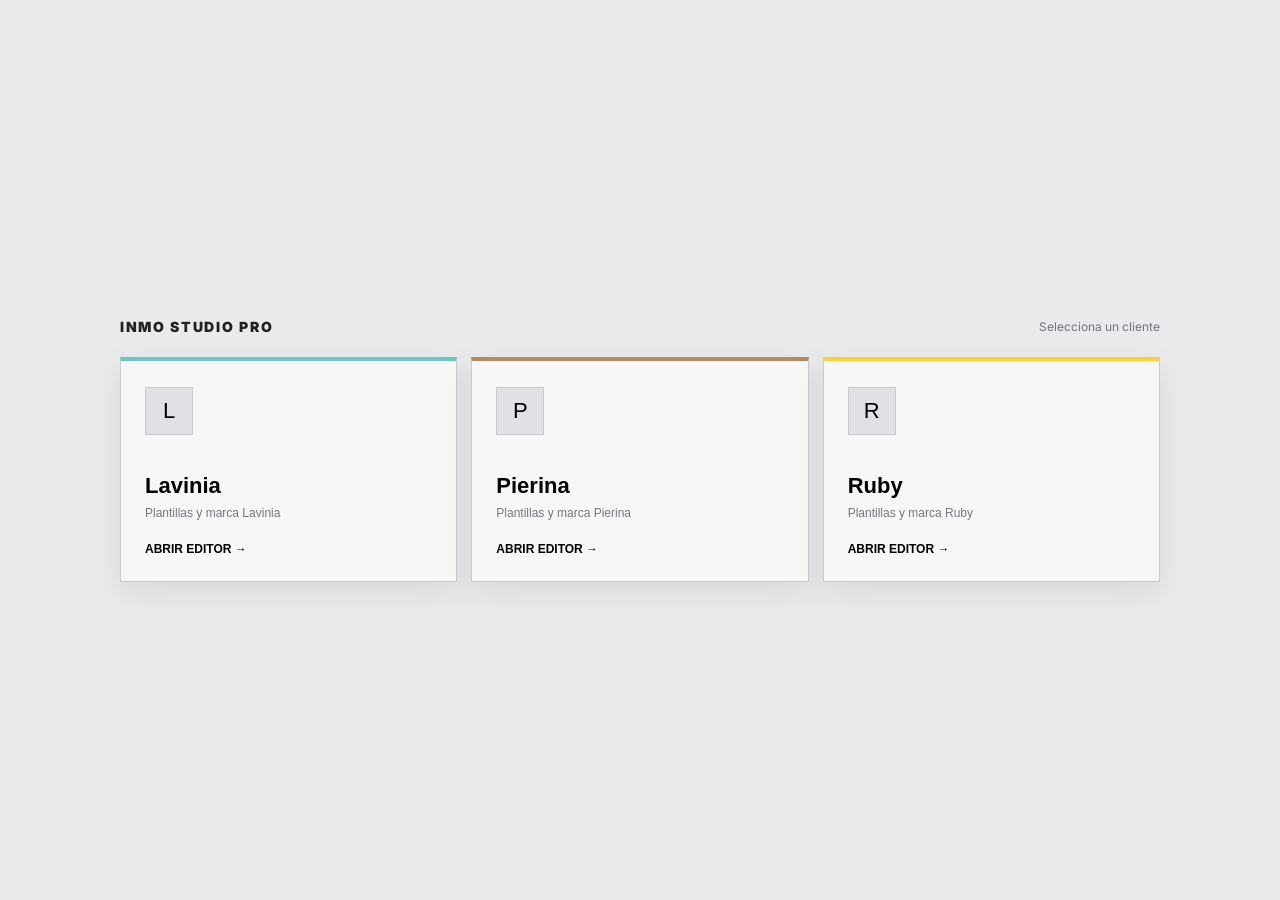
==== index.html @ d0f82da0 "Add files via upload" ====
<!doctype html><html lang="es"><head><meta charset="utf-8"><meta name="viewport" content="width=device-width,initial-scale=1"><title>Inmo Studio PRO</title><link rel="preconnect" href="https://fonts.googleapis.com"><link rel="preconnect" href="https://fonts.gstatic.com" crossorigin><link href="https://fonts.googleapis.com/css2?family=Inter:wght@500;600;700;800;900&display=swap" rel="stylesheet"><style>
*{box-sizing:border-box}body{margin:0;min-height:100vh;display:grid;place-items:center;background:#e9eaec;color:#222;font-family:Inter,Arial,sans-serif}.shell{width:min(1040px,92vw)}header{display:flex;align-items:center;justify-content:space-between;margin-bottom:22px}.brand{font-weight:900;letter-spacing:.12em;font-size:14px}.hint{font-size:12px;color:#70747a}.grid{display:grid;grid-template-columns:repeat(3,1fr);gap:14px}.card{appearance:none;border:1px solid #c7c9cd;background:#f7f7f8;min-height:225px;padding:24px;text-align:left;cursor:pointer;box-shadow:0 10px 28px rgba(0,0,0,.08);transition:.18s}.card:hover{transform:translateY(-3px);border-color:#858a91;box-shadow:0 16px 34px rgba(0,0,0,.12)}.icon{width:48px;height:48px;display:grid;place-items:center;background:#dfe1e4;border:1px solid #c7c9cd;font-size:22px;margin-bottom:38px}.card h2{font-size:22px;margin:0 0 7px}.card p{font-size:12px;color:#74777c;margin:0}.open{display:block;margin-top:22px;font-size:12px;font-weight:800}.lavinia{border-top:4px solid #68c9c0}.pierina{border-top:4px solid #b78a60}.ruby{border-top:4px solid #ffcf38}@media(max-width:760px){.grid{grid-template-columns:1fr}.card{min-height:165px}.icon{margin-bottom:20px}}
</style></head><body><main class="shell"><header><div class="brand">INMO STUDIO PRO</div><div class="hint">Selecciona un cliente</div></header><section class="grid"><button class="card lavinia" onclick="location.href='editor.html?client=lavinia'"><div class="icon">L</div><h2>Lavinia</h2><p>Plantillas y marca Lavinia</p><span class="open">ABRIR EDITOR →</span></button><button class="card pierina" onclick="location.href='editor.html?client=pierina'"><div class="icon">P</div><h2>Pierina</h2><p>Plantillas y marca Pierina</p><span class="open">ABRIR EDITOR →</span></button><button class="card ruby" onclick="location.href='editor.html?client=ruby'"><div class="icon">R</div><h2>Ruby</h2><p>Plantillas y marca Ruby</p><span class="open">ABRIR EDITOR →</span></button></section></main></body></html>
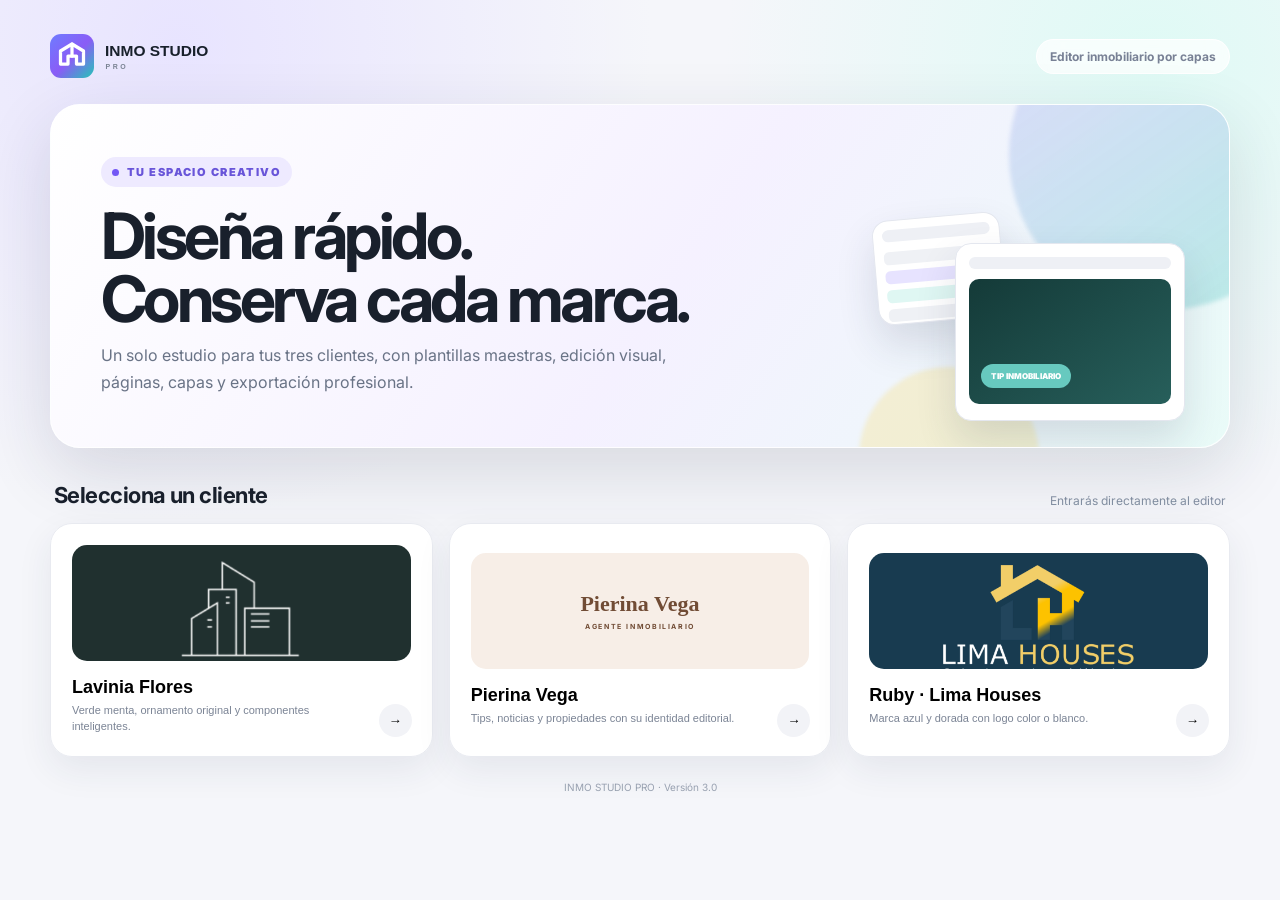
==== commit d98258f0: "Add files via upload" ====
--- a/index.html
+++ b/index.html
@@ -1,3 +1,35 @@
-<!doctype html><html lang="es"><head><meta charset="utf-8"><meta name="viewport" content="width=device-width,initial-scale=1"><title>Inmo Studio PRO</title><link rel="preconnect" href="https://fonts.googleapis.com"><link rel="preconnect" href="https://fonts.gstatic.com" crossorigin><link href="https://fonts.googleapis.com/css2?family=Inter:wght@500;600;700;800;900&display=swap" rel="stylesheet"><style>
-*{box-sizing:border-box}body{margin:0;min-height:100vh;display:grid;place-items:center;background:#e9eaec;color:#222;font-family:Inter,Arial,sans-serif}.shell{width:min(1040px,92vw)}header{display:flex;align-items:center;justify-content:space-between;margin-bottom:22px}.brand{font-weight:900;letter-spacing:.12em;font-size:14px}.hint{font-size:12px;color:#70747a}.grid{display:grid;grid-template-columns:repeat(3,1fr);gap:14px}.card{appearance:none;border:1px solid #c7c9cd;background:#f7f7f8;min-height:225px;padding:24px;text-align:left;cursor:pointer;box-shadow:0 10px 28px rgba(0,0,0,.08);transition:.18s}.card:hover{transform:translateY(-3px);border-color:#858a91;box-shadow:0 16px 34px rgba(0,0,0,.12)}.icon{width:48px;height:48px;display:grid;place-items:center;background:#dfe1e4;border:1px solid #c7c9cd;font-size:22px;margin-bottom:38px}.card h2{font-size:22px;margin:0 0 7px}.card p{font-size:12px;color:#74777c;margin:0}.open{display:block;margin-top:22px;font-size:12px;font-weight:800}.lavinia{border-top:4px solid #68c9c0}.pierina{border-top:4px solid #b78a60}.ruby{border-top:4px solid #ffcf38}@media(max-width:760px){.grid{grid-template-columns:1fr}.card{min-height:165px}.icon{margin-bottom:20px}}
-</style></head><body><main class="shell"><header><div class="brand">INMO STUDIO PRO</div><div class="hint">Selecciona un cliente</div></header><section class="grid"><button class="card lavinia" onclick="location.href='editor.html?client=lavinia'"><div class="icon">L</div><h2>Lavinia</h2><p>Plantillas y marca Lavinia</p><span class="open">ABRIR EDITOR →</span></button><button class="card pierina" onclick="location.href='editor.html?client=pierina'"><div class="icon">P</div><h2>Pierina</h2><p>Plantillas y marca Pierina</p><span class="open">ABRIR EDITOR →</span></button><button class="card ruby" onclick="location.href='editor.html?client=ruby'"><div class="icon">R</div><h2>Ruby</h2><p>Plantillas y marca Ruby</p><span class="open">ABRIR EDITOR →</span></button></section></main></body></html>
+<!doctype html>
+<html lang="es">
+<head>
+<meta charset="utf-8">
+<meta name="viewport" content="width=device-width,initial-scale=1">
+<title>Inmo Studio PRO</title>
+<link rel="preconnect" href="https://fonts.googleapis.com">
+<link rel="preconnect" href="https://fonts.gstatic.com" crossorigin>
+<link href="https://fonts.googleapis.com/css2?family=Inter:wght@400;500;600;700;800;900&display=swap" rel="stylesheet">
+<style>
+:root{--ink:#19202c;--muted:#667085;--panel:#fff;--line:#e8eaf0;--purple:#7357f5;--mint:#31c4b4;--shadow:0 24px 70px rgba(34,42,65,.14)}
+*{box-sizing:border-box}html,body{margin:0;min-height:100%;font-family:Inter,Arial,sans-serif;color:var(--ink)}body{min-height:100vh;background:radial-gradient(circle at 14% 5%,#e8e4ff 0,transparent 34%),radial-gradient(circle at 90% 7%,#dffaf5 0,transparent 30%),#f5f6fa;padding:24px}.app{width:min(1180px,100%);margin:auto}.top{height:64px;display:flex;align-items:center;justify-content:space-between}.software-logo{height:48px}.top-note{font-size:12px;font-weight:700;color:#788195;background:rgba(255,255,255,.72);border:1px solid rgba(255,255,255,.9);padding:9px 13px;border-radius:999px;backdrop-filter:blur(10px)}
+.hero{position:relative;overflow:hidden;min-height:330px;margin-top:16px;padding:52px 50px;border:1px solid rgba(255,255,255,.86);border-radius:30px;background:linear-gradient(125deg,#fff 0%,#f5f1ff 53%,#e9fbf8 100%);box-shadow:var(--shadow)}.hero:before,.hero:after{content:"";position:absolute;border-radius:50%;filter:blur(2px)}.hero:before{width:310px;height:310px;right:-90px;top:-105px;background:linear-gradient(145deg,rgba(115,87,245,.16),rgba(49,196,180,.28))}.hero:after{width:180px;height:180px;right:190px;bottom:-100px;background:rgba(255,207,56,.2)}.eyebrow{display:inline-flex;align-items:center;gap:8px;font-size:11px;font-weight:900;letter-spacing:.13em;text-transform:uppercase;color:#6955d9;background:#eeeaff;padding:8px 11px;border-radius:999px}.eyebrow:before{content:"";width:7px;height:7px;border-radius:50%;background:#7357f5}.hero h1{position:relative;z-index:2;max-width:720px;margin:18px 0 12px;font-size:clamp(38px,5vw,68px);line-height:.98;letter-spacing:-.055em}.hero p{position:relative;z-index:2;max-width:610px;margin:0;color:#697386;font-size:16px;line-height:1.65}.hero-art{position:absolute;z-index:1;right:44px;bottom:26px;width:310px;height:205px}.mini-window{position:absolute;background:#fff;border:1px solid #e4e7ef;border-radius:16px;box-shadow:0 20px 40px rgba(44,51,75,.14)}.mini-window.one{width:230px;height:178px;right:0;bottom:0;padding:13px}.mini-window.two{width:128px;height:105px;left:0;top:0;padding:9px;transform:rotate(-5deg)}.mini-bar{height:12px;border-radius:6px;background:#eef0f5;margin-bottom:10px}.mini-canvas{height:125px;border-radius:10px;background:linear-gradient(145deg,#143a38,#275f5b);position:relative;overflow:hidden}.mini-canvas:after{content:"TIP INMOBILIARIO";position:absolute;left:12px;bottom:16px;background:#67c9bf;color:#fff;font-size:8px;font-weight:900;padding:7px 10px;border-radius:999px}.mini-layers{display:grid;gap:6px}.mini-layers i{display:block;height:13px;border-radius:5px;background:#eff1f5}.mini-layers i:nth-child(2){width:84%;background:#e7e3ff}.mini-layers i:nth-child(3){width:70%;background:#dff7f3}
+.section-head{display:flex;align-items:end;justify-content:space-between;margin:34px 4px 15px}.section-head h2{margin:0;font-size:22px;letter-spacing:-.025em}.section-head span{font-size:12px;color:#8490a3}.clients{display:grid;grid-template-columns:repeat(3,1fr);gap:16px}.client{position:relative;appearance:none;border:1px solid var(--line);background:rgba(255,255,255,.94);min-height:230px;border-radius:22px;padding:21px;text-align:left;cursor:pointer;box-shadow:0 13px 35px rgba(44,51,75,.08);transition:.2s ease;overflow:hidden}.client:hover{transform:translateY(-5px);box-shadow:0 23px 55px rgba(44,51,75,.16);border-color:transparent}.client:after{content:"→";position:absolute;right:20px;bottom:19px;width:33px;height:33px;display:grid;place-items:center;border-radius:50%;background:#f2f3f7;font-weight:900;transition:.2s}.client:hover:after{transform:translateX(3px);background:var(--client);color:#fff}.client-visual{height:116px;border-radius:15px;display:grid;place-items:center;margin-bottom:16px;overflow:hidden;background:var(--soft)}.client-visual img{max-width:74%;max-height:82%;object-fit:contain}.client-visual .pv{font-family:'Times New Roman',serif;font-size:22px;font-weight:700;color:#714c35;text-align:center}.client-visual .pv small{display:block;font-family:Inter;font-size:7px;letter-spacing:.23em;margin-top:5px}.client h3{margin:0 0 5px;font-size:18px}.client p{margin:0 42px 0 0;color:#7b8495;font-size:11px;line-height:1.45}.lavinia{--client:#5bc4b9;--soft:#eaf9f7}.pierina{--client:#b47b4f;--soft:#f7eee7}.ruby{--client:#eeb72f;--soft:#eff5f8}.ruby .client-visual{background:#183b50}.ruby .client-visual img{max-width:69%}.foot{display:flex;align-items:center;justify-content:center;padding:24px;color:#9aa3b2;font-size:10px}
+@media(max-width:900px){.hero{padding:40px 34px}.hero-art{opacity:.35;right:10px}.clients{grid-template-columns:1fr}.client{min-height:190px}.client-visual{height:90px}.section-head span{display:none}}@media(max-width:600px){body{padding:14px}.top-note{display:none}.hero{min-height:305px;padding:35px 25px;border-radius:23px}.hero h1{font-size:42px}.hero p{font-size:14px}.software-logo{width:230px}.hero-art{display:none}}
+</style>
+</head>
+<body>
+<main class="app">
+<header class="top"><img class="software-logo" src="assets/app/inmo-studio-logo.svg" alt="Inmo Studio PRO"><div class="top-note">Editor inmobiliario por capas</div></header>
+<section class="hero">
+  <div class="eyebrow">Tu espacio creativo</div>
+  <h1>Diseña rápido.<br>Conserva cada marca.</h1>
+  <p>Un solo estudio para tus tres clientes, con plantillas maestras, edición visual, páginas, capas y exportación profesional.</p>
+  <div class="hero-art" aria-hidden="true"><div class="mini-window two"><div class="mini-bar"></div><div class="mini-layers"><i></i><i></i><i></i><i></i></div></div><div class="mini-window one"><div class="mini-bar"></div><div class="mini-canvas"></div></div></div>
+</section>
+<div class="section-head"><h2>Selecciona un cliente</h2><span>Entrarás directamente al editor</span></div>
+<section class="clients">
+<button class="client lavinia" onclick="location.href='editor.html?client=lavinia'"><div class="client-visual" style="background:#20302f"><img src="assets/brand/lavinia-white.png" alt="Lavinia Flores"></div><h3>Lavinia Flores</h3><p>Verde menta, ornamento original y componentes inteligentes.</p></button>
+<button class="client pierina" onclick="location.href='editor.html?client=pierina'"><div class="client-visual"><div class="pv">Pierina Vega<small>AGENTE INMOBILIARIO</small></div></div><h3>Pierina Vega</h3><p>Tips, noticias y propiedades con su identidad editorial.</p></button>
+<button class="client ruby" onclick="location.href='editor.html?client=ruby'"><div class="client-visual"><img src="assets/brand/lima-houses-color.png" alt="Lima Houses"></div><h3>Ruby · Lima Houses</h3><p>Marca azul y dorada con logo color o blanco.</p></button>
+</section>
+<div class="foot">INMO STUDIO PRO · Versión 3.0</div>
+</main>
+</body></html>
